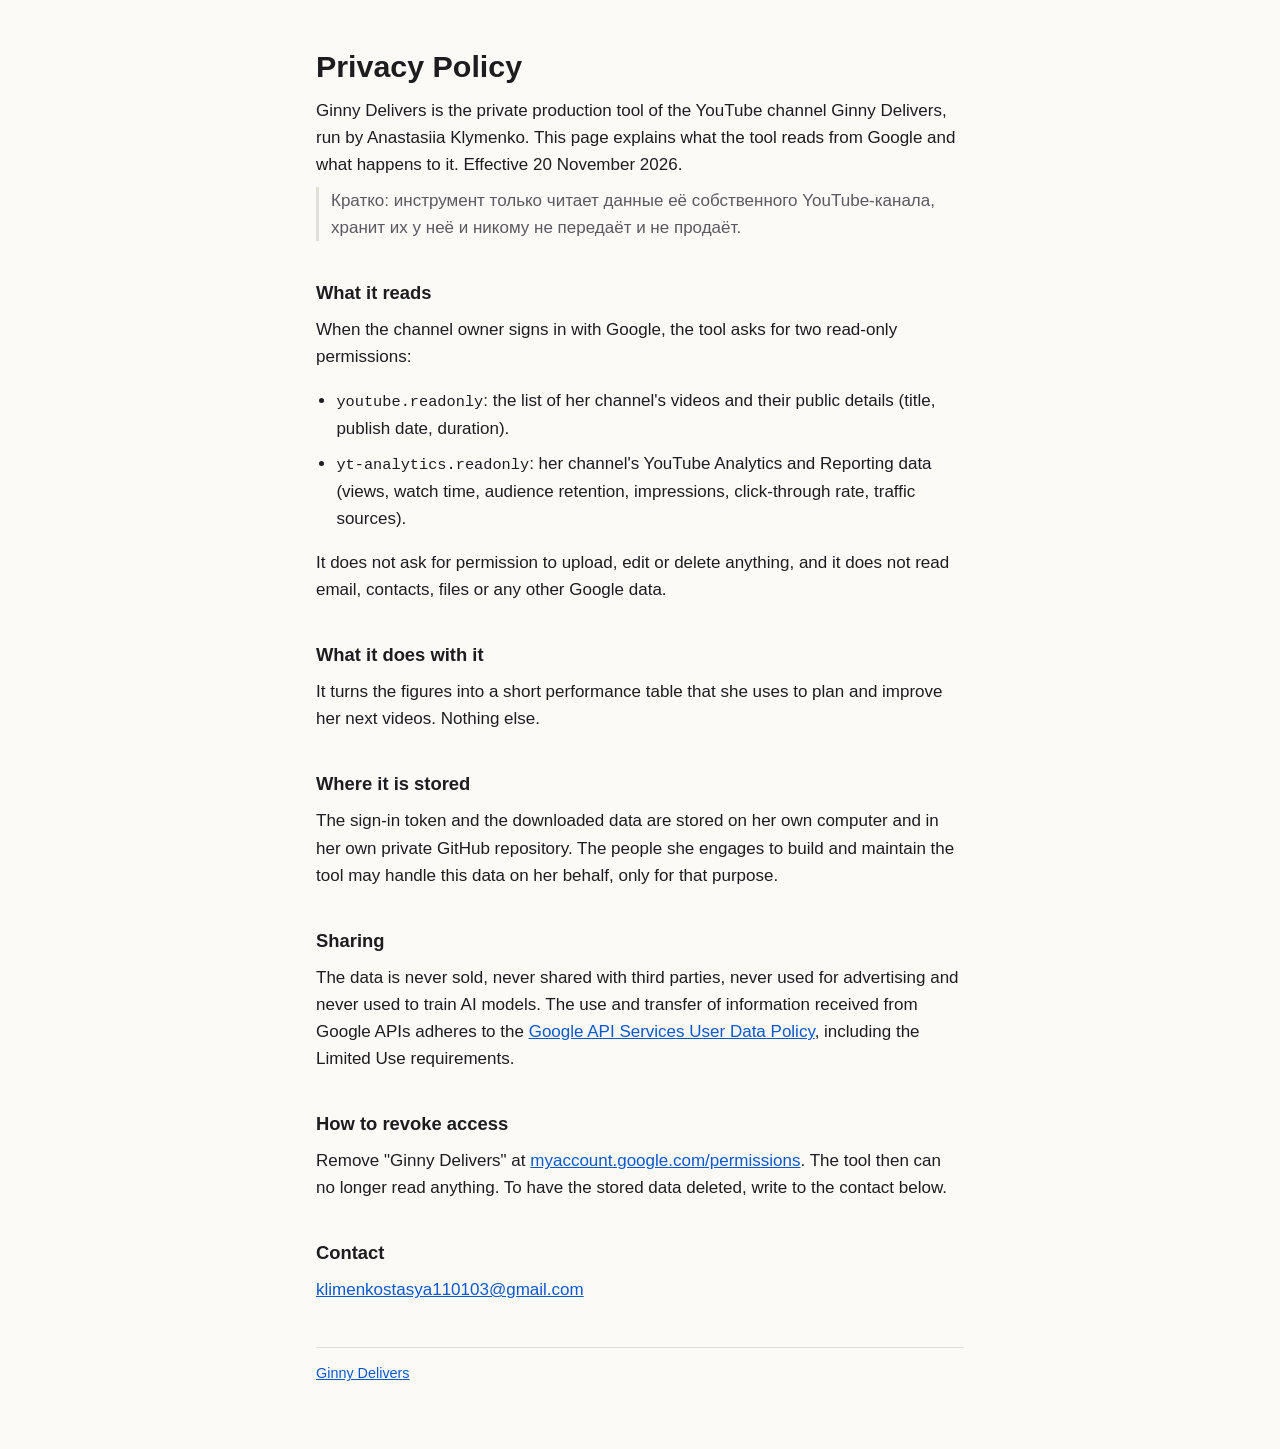
==== privacy.html @ 33e79e92 "Home page and privacy policy for the Google app" ====
<!doctype html>
<html lang="en">
<head>
<meta charset="utf-8">
<meta name="viewport" content="width=device-width, initial-scale=1">
<title>Privacy Policy · Ginny Delivers</title>
<link rel="stylesheet" href="style.css">
</head>
<body>
<main>
<h1>Privacy Policy</h1>
<p>Ginny Delivers is the private production tool of the YouTube channel Ginny Delivers, run by Anastasiia Klymenko. This page explains what the tool reads from Google and what happens to it. Effective 20 November 2026.</p>
<p class="ru">Кратко: инструмент только читает данные её собственного YouTube-канала, хранит их у неё и никому не передаёт и не продаёт.</p>

<h2>What it reads</h2>
<p>When the channel owner signs in with Google, the tool asks for two read-only permissions:</p>
<ul>
<li><code>youtube.readonly</code>: the list of her channel's videos and their public details (title, publish date, duration).</li>
<li><code>yt-analytics.readonly</code>: her channel's YouTube Analytics and Reporting data (views, watch time, audience retention, impressions, click-through rate, traffic sources).</li>
</ul>
<p>It does not ask for permission to upload, edit or delete anything, and it does not read email, contacts, files or any other Google data.</p>

<h2>What it does with it</h2>
<p>It turns the figures into a short performance table that she uses to plan and improve her next videos. Nothing else.</p>

<h2>Where it is stored</h2>
<p>The sign-in token and the downloaded data are stored on her own computer and in her own private GitHub repository. The people she engages to build and maintain the tool may handle this data on her behalf, only for that purpose.</p>

<h2>Sharing</h2>
<p>The data is never sold, never shared with third parties, never used for advertising and never used to train AI models. The use and transfer of information received from Google APIs adheres to the <a href="https://developers.google.com/terms/api-services-user-data-policy">Google API Services User Data Policy</a>, including the Limited Use requirements.</p>

<h2>How to revoke access</h2>
<p>Remove "Ginny Delivers" at <a href="https://myaccount.google.com/permissions">myaccount.google.com/permissions</a>. The tool then can no longer read anything. To have the stored data deleted, write to the contact below.</p>

<h2>Contact</h2>
<p><a href="mailto:klimenkostasya110103@gmail.com">klimenkostasya110103@gmail.com</a></p>

<footer><a href="index.html">Ginny Delivers</a></footer>
</main>
</body>
</html>
---- style.css ----
:root{color-scheme:light dark;--fg:#1d1d1f;--muted:#5a5a60;--bg:#fbfaf7;--line:#e2dfd8;--link:#0b57d0}
@media (prefers-color-scheme:dark){:root{--fg:#ececec;--muted:#a6a6ad;--bg:#16161a;--line:#2e2e34;--link:#8ab4f8}}
*{box-sizing:border-box}
body{margin:0;background:var(--bg);color:var(--fg);font:17px/1.6 -apple-system,BlinkMacSystemFont,"Segoe UI",Roboto,Helvetica,Arial,sans-serif}
main{max-width:680px;margin:0 auto;padding:48px 16px 64px}
h1{font-size:1.9rem;line-height:1.2;margin:0 0 .4em}
h2{font-size:1.15rem;margin:2em 0 .4em}
p,li{margin:.5em 0}
ul{padding-left:1.2em}
a{color:var(--link)}
.ru{color:var(--muted);border-left:3px solid var(--line);padding-left:12px}
footer{margin-top:3em;padding-top:1em;border-top:1px solid var(--line);color:var(--muted);font-size:.9rem}
code{font-size:.9em}
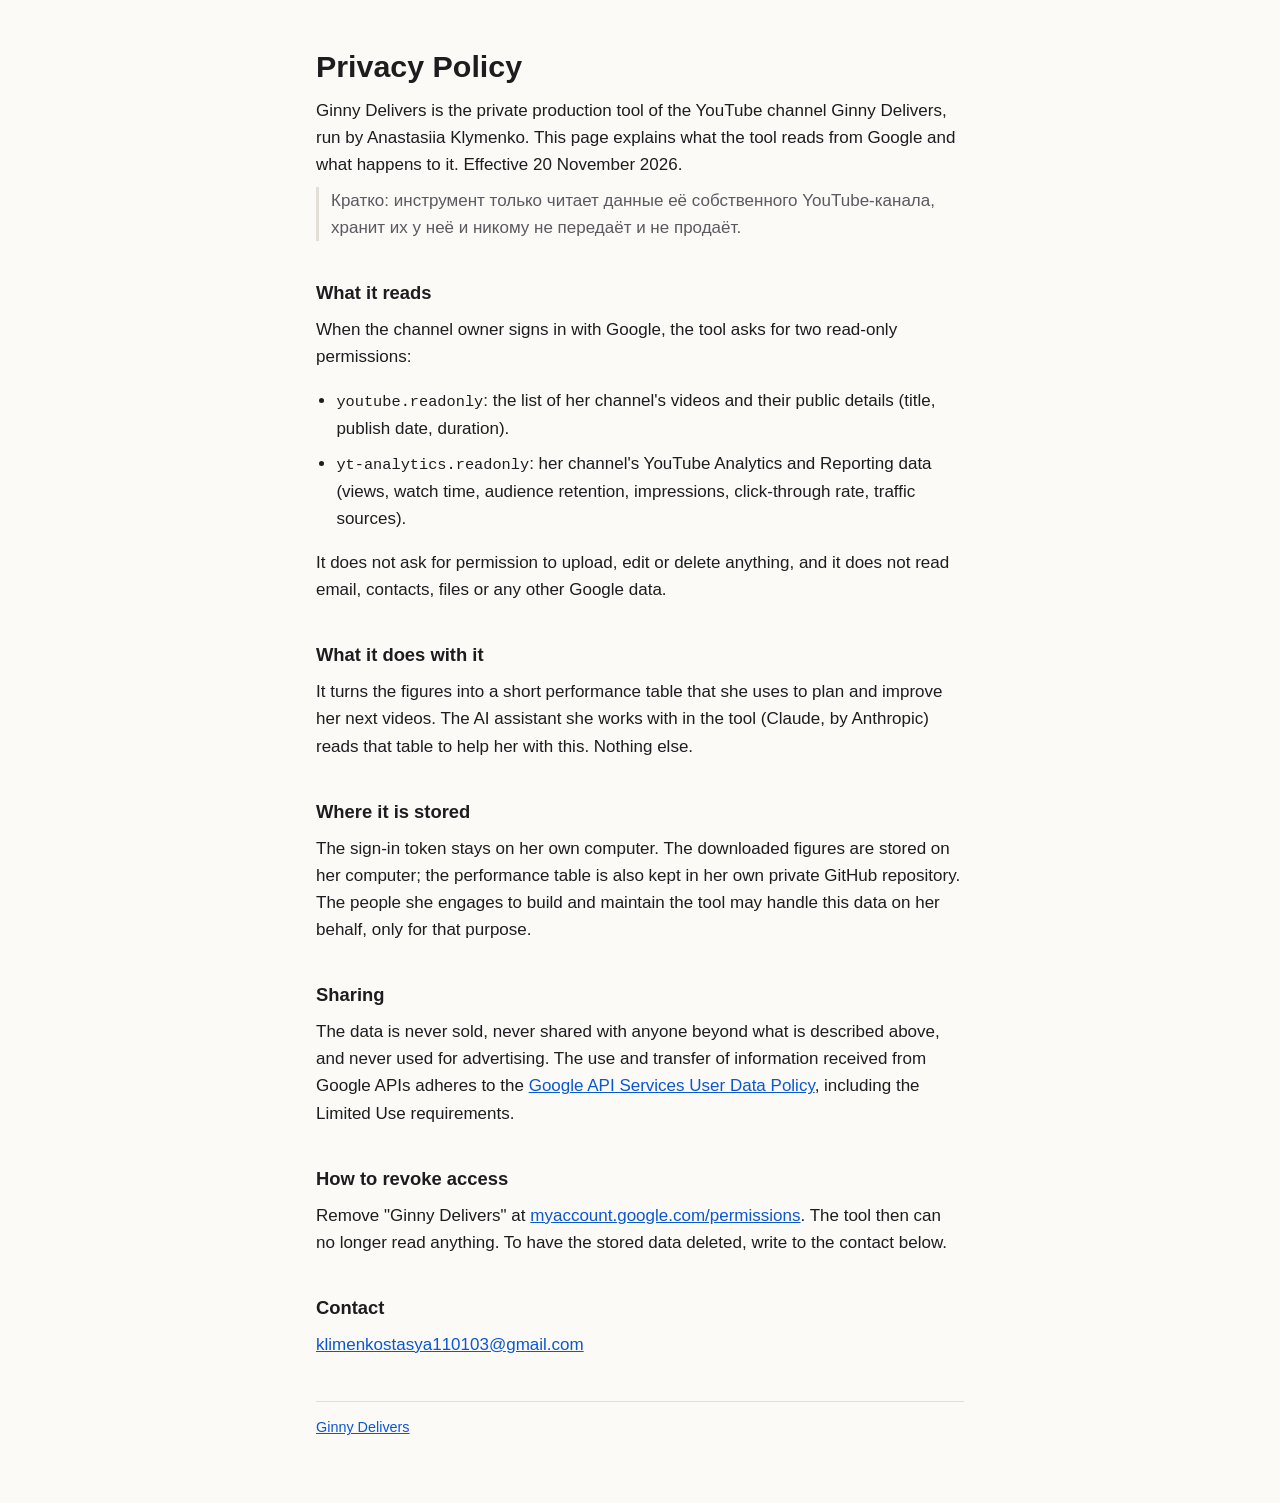
==== commit 2d88e985: "Privacy policy: where the token and the table live, the AI assistant named" ====
--- a/privacy.html
+++ b/privacy.html
@@ -21,13 +21,13 @@
 <p>It does not ask for permission to upload, edit or delete anything, and it does not read email, contacts, files or any other Google data.</p>
 
 <h2>What it does with it</h2>
-<p>It turns the figures into a short performance table that she uses to plan and improve her next videos. Nothing else.</p>
+<p>It turns the figures into a short performance table that she uses to plan and improve her next videos. The AI assistant she works with in the tool (Claude, by Anthropic) reads that table to help her with this. Nothing else.</p>
 
 <h2>Where it is stored</h2>
-<p>The sign-in token and the downloaded data are stored on her own computer and in her own private GitHub repository. The people she engages to build and maintain the tool may handle this data on her behalf, only for that purpose.</p>
+<p>The sign-in token stays on her own computer. The downloaded figures are stored on her computer; the performance table is also kept in her own private GitHub repository. The people she engages to build and maintain the tool may handle this data on her behalf, only for that purpose.</p>
 
 <h2>Sharing</h2>
-<p>The data is never sold, never shared with third parties, never used for advertising and never used to train AI models. The use and transfer of information received from Google APIs adheres to the <a href="https://developers.google.com/terms/api-services-user-data-policy">Google API Services User Data Policy</a>, including the Limited Use requirements.</p>
+<p>The data is never sold, never shared with anyone beyond what is described above, and never used for advertising. The use and transfer of information received from Google APIs adheres to the <a href="https://developers.google.com/terms/api-services-user-data-policy">Google API Services User Data Policy</a>, including the Limited Use requirements.</p>
 
 <h2>How to revoke access</h2>
 <p>Remove "Ginny Delivers" at <a href="https://myaccount.google.com/permissions">myaccount.google.com/permissions</a>. The tool then can no longer read anything. To have the stored data deleted, write to the contact below.</p>
